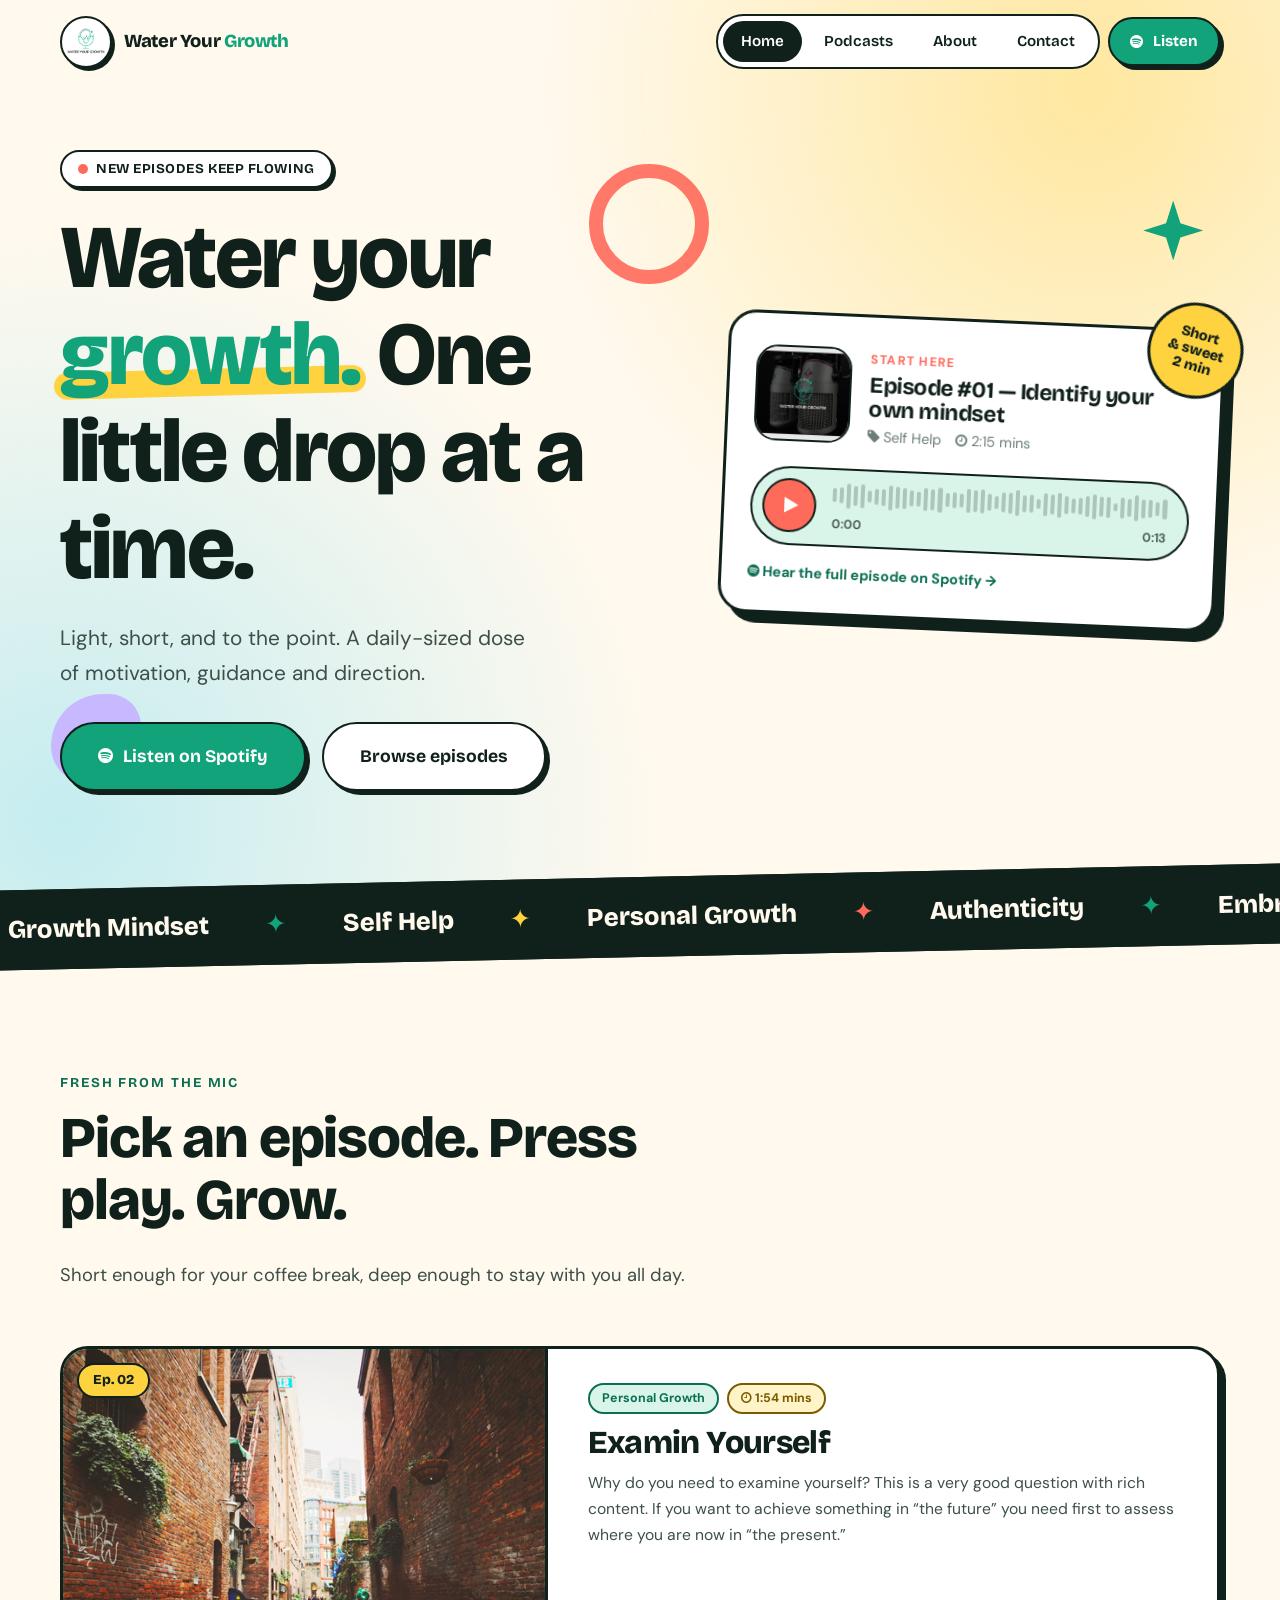
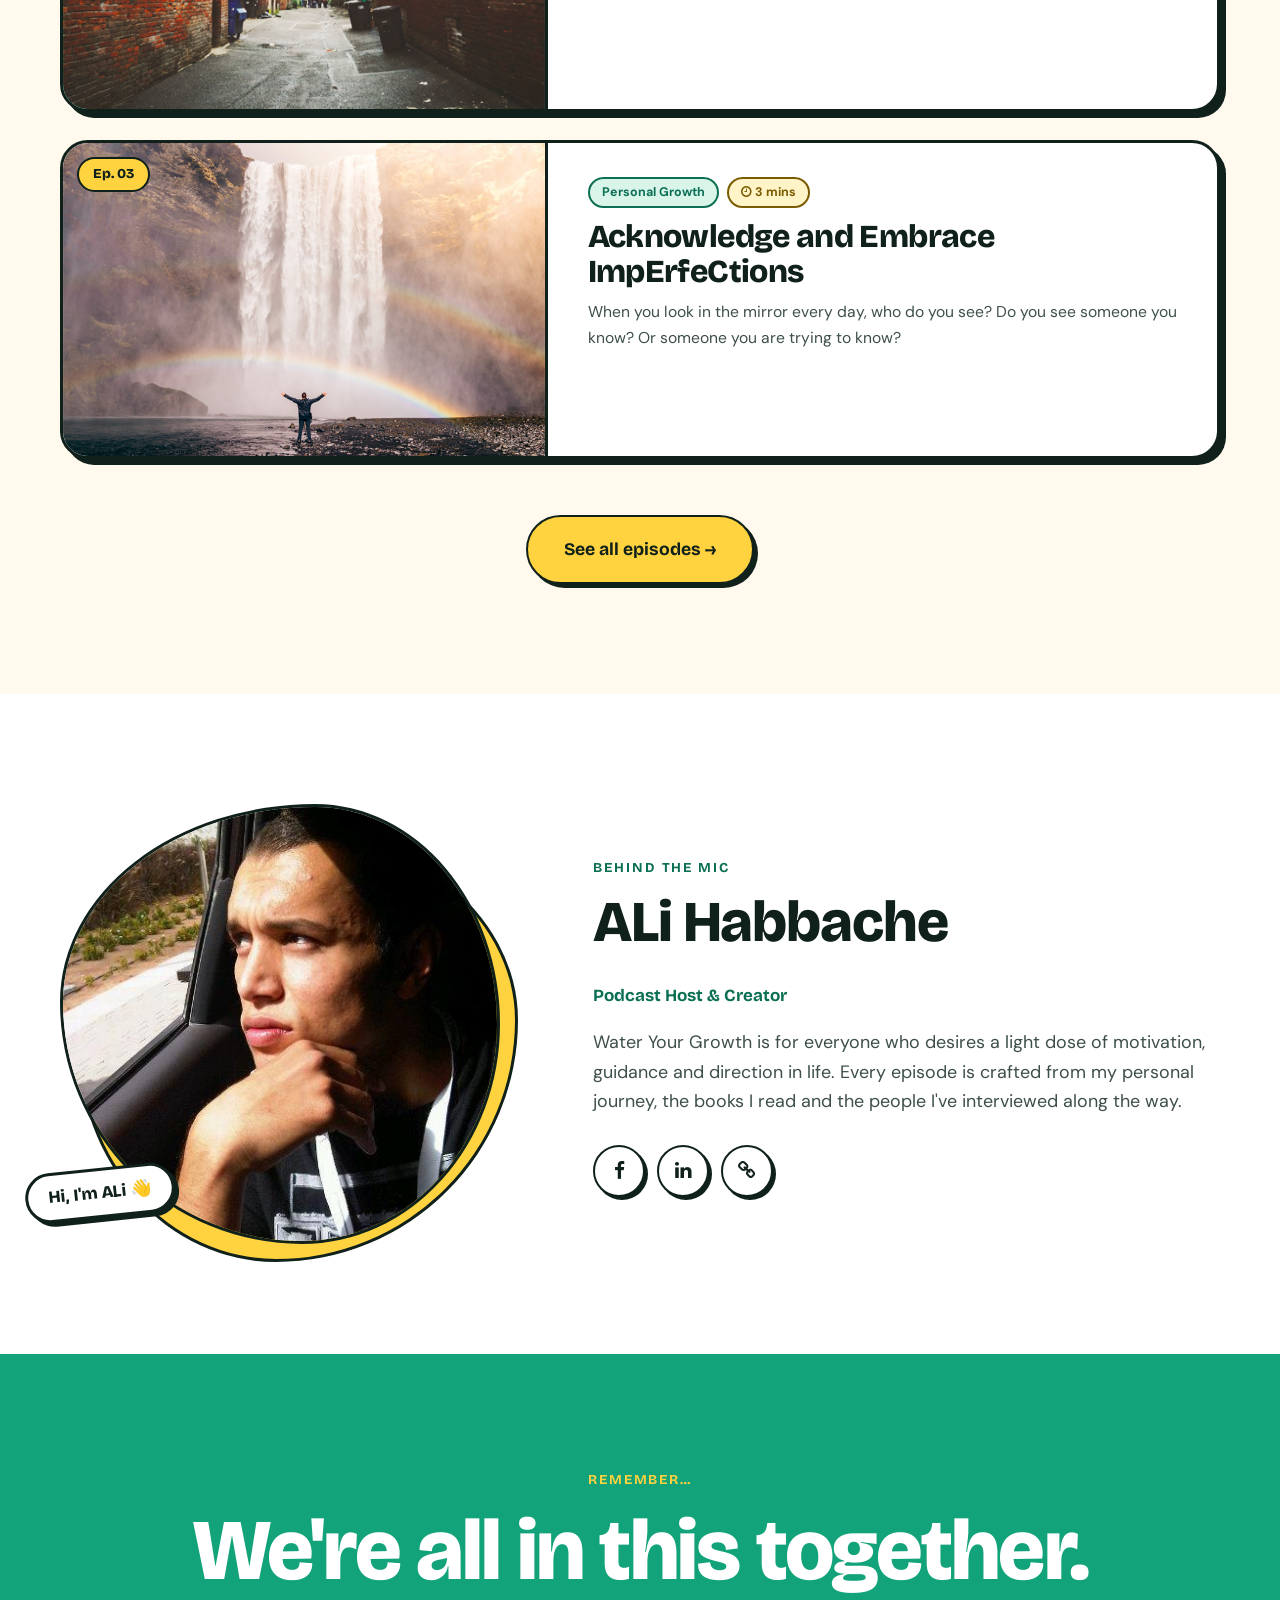
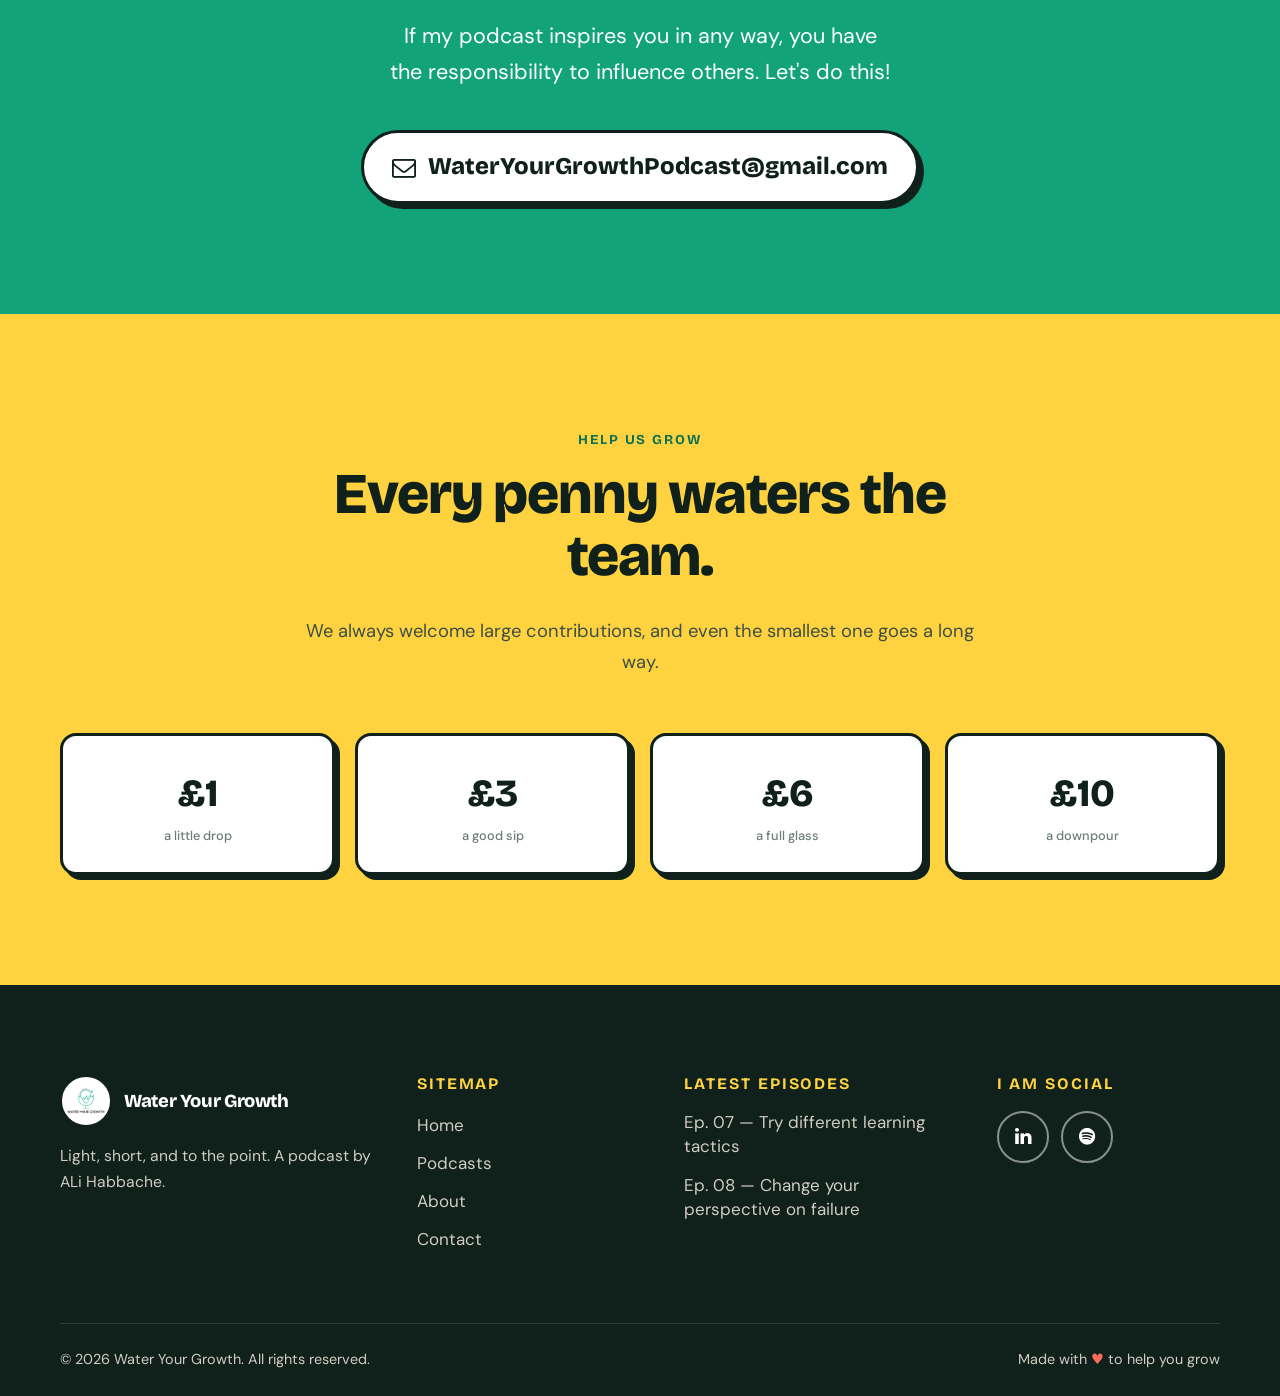
==== index.html @ 70b051cb "Initial commit: Water Your Growth podcast site" ====
<!DOCTYPE html>
<html lang="en">
<head>
	<meta charset="utf-8" />
	<meta name="viewport" content="width=device-width, initial-scale=1" />
	<title>Water Your Growth — A podcast for your personal growth</title>
	<meta name="description" content="Every episode is light, short, and to the point. A podcast by ALi Habbache for a light dose of motivation, guidance and direction in life." />
	<meta name="keywords" content="Water Your Growth, Growth Mindset, Self Help, Personal Development, Personal Growth, educational, ALi Habbache" />
	<meta name="author" content="ALi Habbache" />
	<meta name="robots" content="index, follow" />
	<meta name="theme-color" content="#fff9ee" />

	<meta property="og:locale" content="en" />
	<meta property="og:type" content="website" />
	<meta property="og:title" content="Water Your Growth Podcast" />
	<meta property="og:description" content="Light, short, and to the point. A podcast for your personal growth." />
	<meta property="og:url" content="https://www.wateryourgrowth.com" />
	<meta property="og:site_name" content="Water Your Growth Podcast" />
	<meta property="og:image" content="https://www.wateryourgrowth.com/assets/img/podcast-hero.jpg" />

	<link rel="icon" href="assets/img/favicon.png" />
	<link rel="preconnect" href="https://fonts.googleapis.com" />
	<link rel="preconnect" href="https://fonts.gstatic.com" crossorigin />
	<link href="https://fonts.googleapis.com/css2?family=Bricolage+Grotesque:opsz,wght@12..96,500;12..96,700;12..96,800&family=DM+Sans:wght@400;500;700&display=swap" rel="stylesheet" />
	<link href="https://maxcdn.bootstrapcdn.com/font-awesome/4.5.0/css/font-awesome.min.css" rel="stylesheet" />
	<link href="assets/css/modern.css" rel="stylesheet" />
</head>
<body>
	<a class="skip-link" href="#main">Skip to content</a>

	<header class="site-header">
		<div class="container">
			<a class="brand" href="index.html" aria-label="Water Your Growth — home">
				<span class="brand-badge"><img src="assets/img/logo.png" alt="" /></span>
				<span class="brand-text">Water Your <span>Growth</span></span>
			</a>
			<nav class="nav" aria-label="Main">
				<ul class="nav-links" id="nav-links">
					<li><a href="index.html" class="active" aria-current="page">Home</a></li>
					<li><a href="podcasts.html">Podcasts</a></li>
					<li><a href="about-us.html">About</a></li>
					<li><a href="contact.html">Contact</a></li>
				</ul>
				<a class="btn nav-cta" href="https://open.spotify.com/show/0UwgAOFIvu4CjE8tp0j9Gi?si=_KRq0kqVR7CDPqPMtefZrg" target="_blank" rel="noopener"><i class="fa fa-spotify"></i> Listen</a>
				<button class="nav-toggle" aria-label="Toggle menu" aria-expanded="false" aria-controls="nav-links"><span></span></button>
			</nav>
		</div>
	</header>

	<main id="main">

		<!-- HERO -->
		<section class="hero">
			<span class="shape shape-ring" aria-hidden="true"></span>
			<span class="shape shape-blob" aria-hidden="true"></span>
			<span class="shape shape-star" aria-hidden="true"></span>
			<div class="container hero-grid">
				<div>
					<span class="pill"><span class="dot"></span> New episodes keep flowing</span>
					<h1>Water your <span class="hl">growth.</span> One little drop at a time.</h1>
					<p class="hero-lead">Light, short, and to the point. A daily-sized dose of motivation, guidance and direction.</p>
					<div class="hero-actions">
						<a class="btn btn-green btn-lg" href="https://open.spotify.com/show/0UwgAOFIvu4CjE8tp0j9Gi?si=_KRq0kqVR7CDPqPMtefZrg" target="_blank" rel="noopener"><i class="fa fa-spotify"></i> Listen on Spotify</a>
						<a class="btn btn-white btn-lg" href="#episodes">Browse episodes</a>
					</div>
				</div>

				<div class="now-playing">
					<div class="sticker" aria-hidden="true">Short<br>&amp; sweet<br>2 min</div>
					<div class="np-card">
						<div class="np-top">
							<div class="np-art"><img src="assets/img/podcast-hero.jpg" alt="Two studio microphones with the Water Your Growth logo" /></div>
							<div>
								<span class="np-label">Start here</span>
								<h2 class="np-title">Episode #01 — Identify your own mindset</h2>
								<div class="np-meta"><span><i class="fa fa-tag"></i> Self Help</span><span><i class="fa fa-clock-o"></i> 2:15 mins</span></div>
							</div>
						</div>
						<div class="player">
							<button class="player-btn" type="button" aria-label="Play episode preview"><i class="fa fa-play"></i></button>
							<div class="player-main">
								<div class="wave" aria-hidden="true"></div>
								<div class="player-time"><span class="t-cur">0:00</span><span class="t-dur">0:00</span></div>
							</div>
							<audio preload="metadata" src="assets/audio/emotional.mp3"></audio>
						</div>
						<p style="margin:16px 0 0;font-size:.9rem;"><a href="https://open.spotify.com/episode/3XUxHkICE8mU468zAvEsn5?si=c05c6ad4be2b4b58" target="_blank" rel="noopener" style="font-weight:700;color:var(--green-dark);"><i class="fa fa-spotify"></i> Hear the full episode on Spotify →</a></p>
					</div>
				</div>
			</div>
		</section>

		<!-- MARQUEE -->
		<div class="marquee" aria-hidden="true">
			<div class="marquee-track">
				<span>Growth Mindset</span><span>Self Help</span><span>Personal Growth</span><span>Authenticity</span><span>Embrace Imperfection</span><span>Challenges are opportunities</span>
				<span>Growth Mindset</span><span>Self Help</span><span>Personal Growth</span><span>Authenticity</span><span>Embrace Imperfection</span><span>Challenges are opportunities</span>
			</div>
		</div>

		<!-- EPISODES -->
		<section id="episodes" class="section">
			<div class="container">
				<div class="section-head reveal">
					<span class="eyebrow">Fresh from the mic</span>
					<h2>Pick an episode. Press play. Grow.</h2>
					<p>Short enough for your coffee break, deep enough to stay with you all day.</p>
				</div>

				<div class="ep-list">
					<article class="ep-card wide reveal" style="--tilt:-.4deg">
						<div class="ep-art">
							<span class="ep-num">Ep. 02</span>
							<img src="assets/img/cards/podcast-full-thumb.jpg" alt="" loading="lazy" />
							<span class="ep-play" aria-hidden="true"><i class="fa fa-play"></i></span>
						</div>
						<div class="ep-body">
							<div class="ep-tags"><span class="tag">Personal Growth</span><span class="tag tag-time"><i class="fa fa-clock-o"></i> 1:54 mins</span></div>
							<h3><a href="https://open.spotify.com/episode/7ftjHag3jpCCGaOYVAvidT?si=9406cf4c490448e0" target="_blank" rel="noopener">Examin Yourself</a></h3>
							<p>Why do you need to examine yourself? This is a very good question with rich content. If you want to achieve something in “the future” you need first to assess where you are now in “the present.”</p>
						</div>
					</article>

					<article class="ep-card wide reveal" style="--tilt:.4deg">
						<div class="ep-art">
							<span class="ep-num">Ep. 03</span>
							<img src="assets/img/cards/podcast-boxed-thumb3.jpg" alt="" loading="lazy" />
							<span class="ep-play" aria-hidden="true"><i class="fa fa-play"></i></span>
						</div>
						<div class="ep-body">
							<div class="ep-tags"><span class="tag">Personal Growth</span><span class="tag tag-time"><i class="fa fa-clock-o"></i> 3 mins</span></div>
							<h3><a href="https://open.spotify.com/episode/3RXbL3HRnrpogyGQNSMWiz?si=4b841dbef6c44a64" target="_blank" rel="noopener">Acknowledge and Embrace ImpErfeCtions</a></h3>
							<p>When you look in the mirror every day, who do you see? Do you see someone you know? Or someone you are trying to know?</p>
						</div>
					</article>
				</div>

				<div class="cta-row reveal">
					<a class="btn btn-lg" href="podcasts.html">See all episodes →</a>
				</div>
			</div>
		</section>

		<!-- HOST -->
		<section id="about" class="section section-white">
			<div class="container host-grid">
				<div class="host-photo reveal">
					<img src="assets/img/team/team-1.jpg" alt="ALi Habbache, host and creator of Water Your Growth" loading="lazy" />
					<span class="host-badge">Hi, I'm ALi 👋</span>
				</div>
				<div class="host-copy reveal" style="--d:.15s">
					<span class="eyebrow">Behind the mic</span>
					<h2>ALi Habbache</h2>
					<span class="role">Podcast Host &amp; Creator</span>
					<p>Water Your Growth is for everyone who desires a light dose of motivation, guidance and direction in life. Every episode is crafted from my personal journey, the books I read and the people I've interviewed along the way.</p>
					<div class="social-row">
						<a class="social-btn" href="https://www.facebook.com/alikhalilhabbache/" target="_blank" rel="noopener" aria-label="Facebook"><i class="fa fa-facebook"></i></a>
						<a class="social-btn" href="https://www.linkedin.com/in/alihabbache" target="_blank" rel="noopener" aria-label="LinkedIn"><i class="fa fa-linkedin"></i></a>
						<a class="social-btn" href="https://www.alihabbache.com" target="_blank" rel="noopener" aria-label="Website"><i class="fa fa-link"></i></a>
					</div>
				</div>
			</div>
		</section>

		<!-- REMEMBER -->
		<section class="section section-green remember">
			<div class="container reveal">
				<span class="eyebrow">Remember…</span>
				<h2>We're all in this together.</h2>
				<p>If my podcast inspires you in any way, you have the responsibility to influence others. Let's do this!</p>
				<a class="mail-link" href="mailto:WaterYourGrowthPodcast@gmail.com"><i class="fa fa-envelope-o"></i> WaterYourGrowthPodcast@gmail.com</a>
			</div>
		</section>

		<!-- DONATE -->
		<section id="donate" class="section section-sun">
			<div class="container center">
				<div class="section-head center reveal">
					<span class="eyebrow">Help us grow</span>
					<h2>Every penny waters the team.</h2>
					<p>We always welcome large contributions, and even the smallest one goes a long way.</p>
				</div>
				<div class="donate-grid reveal">
					<a class="donate-amt" href="https://www.paypal.com/paypalme/wateryourgrowth" target="_blank" rel="noopener">£1<small>a little drop</small></a>
					<a class="donate-amt" href="https://www.paypal.com/paypalme/wateryourgrowth" target="_blank" rel="noopener">£3<small>a good sip</small></a>
					<a class="donate-amt" href="https://www.paypal.com/paypalme/wateryourgrowth" target="_blank" rel="noopener">£6<small>a full glass</small></a>
					<a class="donate-amt" href="https://www.paypal.com/paypalme/wateryourgrowth" target="_blank" rel="noopener">£10<small>a downpour</small></a>
				</div>
			</div>
		</section>

	</main>

	<footer class="site-footer">
		<div class="container">
			<div class="footer-grid">
				<div class="footer-brand">
					<a class="brand" href="index.html"><span class="brand-badge"><img src="assets/img/logo.png" alt="" /></span><span class="brand-text">Water Your Growth</span></a>
					<p>Light, short, and to the point. A podcast by ALi Habbache.</p>
				</div>
				<div>
					<h4>Sitemap</h4>
					<ul class="footer-list">
						<li><a href="index.html">Home</a></li>
						<li><a href="podcasts.html">Podcasts</a></li>
						<li><a href="about-us.html">About</a></li>
						<li><a href="contact.html">Contact</a></li>
					</ul>
				</div>
				<div>
					<h4>Latest episodes</h4>
					<ul class="footer-eps">
						<li><a href="https://open.spotify.com/episode/5V1z5bCGOxOTAQ2JnmDpN2?si=38253fa31ca4441c" target="_blank" rel="noopener">Ep. 07 — Try different learning tactics</a></li>
						<li><a href="https://open.spotify.com/episode/5ooJucrFzeTPk5b1ufOdjo?si=1058794a7d9c4941" target="_blank" rel="noopener">Ep. 08 — Change your perspective on failure</a></li>
					</ul>
				</div>
				<div>
					<h4>I am social</h4>
					<div class="social-row" style="margin-top:0">
						<a class="social-btn" href="https://www.linkedin.com/company/wateryourgrowth/" target="_blank" rel="noopener" aria-label="LinkedIn"><i class="fa fa-linkedin"></i></a>
						<a class="social-btn" href="https://open.spotify.com/show/0UwgAOFIvu4CjE8tp0j9Gi?si=_KRq0kqVR7CDPqPMtefZrg" target="_blank" rel="noopener" aria-label="Spotify"><i class="fa fa-spotify"></i></a>
					</div>
				</div>
			</div>
			<div class="footer-bar">
				<span>© <span class="year">2022</span> Water Your Growth. All rights reserved.</span>
				<span>Made with <span class="heart">♥</span> to help you grow</span>
			</div>
		</div>
	</footer>

	<script src="assets/js/modern.js"></script>
</body>
</html>
---- assets/css/modern.css ----
/* ==========================================================================
   WATER YOUR GROWTH — Modern design system
   ========================================================================== */

:root {
	--green: #12a37a;
	--green-dark: #0b6f53;
	--green-soft: #d9f5ea;
	--ink: #10201b;
	--ink-soft: #3d4f48;
	--muted: #6b7d76;
	--cream: #fff9ee;
	--paper: #ffffff;
	--sun: #ffd23f;
	--coral: #ff6b5b;
	--sky: #8be0f2;
	--lilac: #c7b8ff;
	--radius: 28px;
	--radius-sm: 16px;
	--shadow: 0 18px 40px -18px rgba(16, 32, 27, .35);
	--shadow-pop: 6px 6px 0 var(--ink);
	--font-head: 'Bricolage Grotesque', 'Segoe UI', system-ui, sans-serif;
	--font-body: 'DM Sans', 'Segoe UI', system-ui, sans-serif;
	--ease: cubic-bezier(.2, .8, .2, 1);
}

*, *::before, *::after { box-sizing: border-box; }

html { scroll-behavior: smooth; overflow-x: clip; }

body {
	margin: 0;
	font-family: var(--font-body);
	font-size: 17px;
	line-height: 1.65;
	color: var(--ink);
	background: var(--cream);
	-webkit-font-smoothing: antialiased;
	overflow-x: hidden;
}

img { max-width: 100%; display: block; }
a { color: inherit; text-decoration: none; }
ul { list-style: none; margin: 0; padding: 0; }
h1, h2, h3, h4 { font-family: var(--font-head); line-height: 1.08; margin: 0 0 .5em; letter-spacing: -.02em; }
p { margin: 0 0 1em; }

:focus-visible { outline: 3px solid var(--coral); outline-offset: 3px; border-radius: 8px; }

.container { width: min(1160px, 92%); margin-inline: auto; }
.center { text-align: center; }
.sr-only { position: absolute; width: 1px; height: 1px; overflow: hidden; clip: rect(0 0 0 0); white-space: nowrap; }

.skip-link {
	position: absolute; left: 12px; top: -60px; z-index: 200;
	background: var(--ink); color: #fff; padding: 10px 18px; border-radius: 99px;
	transition: top .2s;
}
.skip-link:focus { top: 12px; }

/* ---------- Buttons ---------- */
.btn {
	display: inline-flex; align-items: center; justify-content: center; gap: 10px;
	font-family: var(--font-head); font-weight: 700; font-size: 1rem;
	padding: 14px 28px; border-radius: 99px;
	border: 2.5px solid var(--ink); background: var(--sun); color: var(--ink);
	box-shadow: 4px 4px 0 var(--ink);
	cursor: pointer;
	transition: transform .2s var(--ease), box-shadow .2s var(--ease), background .2s;
}
.btn:hover { transform: translate(-2px, -2px); box-shadow: 6px 6px 0 var(--ink); }
.btn:active { transform: translate(3px, 3px); box-shadow: 1px 1px 0 var(--ink); }
.btn-green { background: var(--green); color: #fff; }
.btn-coral { background: var(--coral); color: #fff; }
.btn-white { background: #fff; }
.btn-ghost { background: transparent; box-shadow: none; }
.btn-ghost:hover { background: var(--ink); color: #fff; box-shadow: none; transform: none; }
.btn-lg { padding: 18px 36px; font-size: 1.1rem; }
.btn-block { width: 100%; }

/* ---------- Header ---------- */
.site-header {
	position: fixed; inset: 0 0 auto 0; z-index: 100;
	padding: 14px 0;
	transition: padding .3s var(--ease), background .3s, box-shadow .3s;
}
.site-header.scrolled {
	padding: 8px 0;
	background: rgba(255, 249, 238, .85);
	-webkit-backdrop-filter: blur(14px); backdrop-filter: blur(14px);
	box-shadow: 0 1px 0 rgba(16, 32, 27, .08);
}
.site-header .container { display: flex; align-items: center; justify-content: space-between; gap: 20px; }

.brand { display: flex; align-items: center; gap: 12px; font-family: var(--font-head); font-weight: 800; font-size: 1.15rem; letter-spacing: -.02em; }
.brand-badge {
	width: 52px; height: 52px; border-radius: 50%; background: #fff; border: 2.5px solid var(--ink);
	display: grid; place-items: center; overflow: hidden; box-shadow: 3px 3px 0 var(--ink);
	transition: transform .4s var(--ease);
}
.brand:hover .brand-badge { transform: rotate(-12deg) scale(1.06); }
.brand-badge img { width: 40px; height: 40px; object-fit: contain; }
.brand-text span { color: var(--green); }

.nav { display: flex; align-items: center; gap: 8px; }
.nav-links { display: flex; gap: 4px; background: #fff; border: 2.5px solid var(--ink); border-radius: 99px; padding: 5px; }
.nav-links a {
	display: block; padding: 8px 18px; border-radius: 99px;
	font-family: var(--font-head); font-weight: 600; font-size: .95rem;
	transition: background .2s, color .2s;
}
.nav-links a:hover { background: var(--green-soft); }
.nav-links a.active { background: var(--ink); color: #fff; }

.nav-cta { display: inline-flex; padding: 10px 20px; font-size: .95rem; background: var(--green); color: #fff; }

.nav-toggle {
	display: none; width: 48px; height: 48px; border-radius: 50%;
	border: 2.5px solid var(--ink); background: var(--sun); cursor: pointer;
	box-shadow: 3px 3px 0 var(--ink); position: relative;
}
.nav-toggle span, .nav-toggle span::before, .nav-toggle span::after {
	content: ''; position: absolute; left: 50%; top: 50%; width: 20px; height: 2.5px; background: var(--ink);
	transform: translate(-50%, -50%); transition: transform .3s var(--ease), background .2s;
}
.nav-toggle span::before { transform: translate(-50%, -7px); }
.nav-toggle span::after { transform: translate(-50%, 5px); }
.nav-toggle[aria-expanded="true"] span { background: transparent; }
.nav-toggle[aria-expanded="true"] span::before { transform: translate(-50%, -50%) rotate(45deg); }
.nav-toggle[aria-expanded="true"] span::after { transform: translate(-50%, -50%) rotate(-45deg); }

/* ---------- Hero ---------- */
.hero {
	position: relative; padding: 150px 0 120px; overflow: hidden;
	background:
		radial-gradient(circle at 85% 10%, rgba(255, 210, 63, .45), transparent 40%),
		radial-gradient(circle at 5% 90%, rgba(139, 224, 242, .5), transparent 40%),
		var(--cream);
}
.hero-grid { display: grid; grid-template-columns: minmax(0, 1.1fr) minmax(0, .9fr); gap: 56px; align-items: center; position: relative; z-index: 2; }

.pill {
	display: inline-flex; align-items: center; gap: 8px;
	background: #fff; border: 2.5px solid var(--ink); border-radius: 99px;
	padding: 6px 16px; font-family: var(--font-head); font-weight: 700; font-size: .85rem;
	letter-spacing: .04em; text-transform: uppercase; margin-bottom: 22px;
	box-shadow: 3px 3px 0 var(--ink);
}
.pill .dot { width: 10px; height: 10px; border-radius: 50%; background: var(--coral); animation: pulse 1.6s infinite; }

.hero h1 { font-size: clamp(2.4rem, 7vw, 5.6rem); font-weight: 800; margin-bottom: 24px; }
.hero h1 .hl { position: relative; display: inline-block; color: var(--green); z-index: 0; }
.hero h1 .hl::after {
	content: ''; position: absolute; left: -2%; right: -2%; bottom: 4%; height: 28%;
	background: var(--sun); z-index: -1; border-radius: 99px; transform: rotate(-1.5deg);
	transform-origin: left; animation: draw 1s .5s var(--ease) both;
}
.hero-lead { font-size: 1.3rem; color: var(--ink-soft); max-width: 34ch; margin-bottom: 32px; }
.hero-actions { display: flex; flex-wrap: wrap; gap: 16px; }

/* floating shapes */
.shape { position: absolute; z-index: 1; pointer-events: none; }
.shape-ring { width: 120px; height: 120px; border: 14px solid var(--coral); border-radius: 50%; top: 18%; left: 46%; opacity: .9; animation: float 7s ease-in-out infinite; }
.shape-blob { width: 90px; height: 90px; background: var(--lilac); border-radius: 62% 38% 55% 45%; bottom: 14%; left: 4%; animation: float 9s ease-in-out infinite reverse, morph 8s ease-in-out infinite; }
.shape-star { width: 60px; height: 60px; background: var(--green); clip-path: polygon(50% 0, 62% 38%, 100% 50%, 62% 62%, 50% 100%, 38% 62%, 0 50%, 38% 38%); top: 22%; right: 6%; animation: spin 14s linear infinite; }

/* Now playing card */
.now-playing { position: relative; transform: rotate(2.5deg); transition: transform .5s var(--ease); }
.now-playing:hover { transform: rotate(0); }
.np-card {
	background: #fff; border: 3px solid var(--ink); border-radius: var(--radius);
	padding: 26px; box-shadow: 10px 10px 0 var(--ink);
}
.np-top { display: flex; align-items: center; gap: 18px; margin-bottom: 20px; }
.np-art {
	flex: none; width: 96px; height: 96px; border-radius: 22px; overflow: hidden;
	border: 2.5px solid var(--ink); background: var(--green);
}
.np-art img { width: 100%; height: 100%; object-fit: cover; }
.np-label { font-size: .78rem; font-weight: 700; letter-spacing: .1em; text-transform: uppercase; color: var(--coral); }
.np-title { font-size: 1.4rem; margin: 2px 0 4px; }
.np-meta { font-size: .9rem; color: var(--muted); display: flex; gap: 14px; flex-wrap: wrap; }
.sticker {
	position: absolute; top: -26px; right: -18px; z-index: 3;
	width: 96px; height: 96px; border-radius: 50%; background: var(--sun); border: 3px solid var(--ink);
	display: grid; place-items: center; text-align: center;
	font-family: var(--font-head); font-weight: 800; font-size: .9rem; line-height: 1.1;
	transform: rotate(14deg); animation: wobble 4s ease-in-out infinite;
}

/* ---------- Audio player ---------- */
.player { display: flex; align-items: center; gap: 16px; background: var(--green-soft); border: 2.5px solid var(--ink); border-radius: 99px; padding: 10px 20px 10px 10px; }
.player-btn {
	flex: none; width: 54px; height: 54px; border-radius: 50%; border: 2.5px solid var(--ink);
	background: var(--coral); color: #fff; cursor: pointer; font-size: 1.1rem;
	display: grid; place-items: center; transition: transform .2s var(--ease);
}
.player-btn:hover { transform: scale(1.08); }
.player-btn .fa-play { margin-left: 3px; }
.player-main { flex: 1; min-width: 0; }
.wave { display: flex; align-items: center; gap: 3px; height: 30px; margin-bottom: 4px; cursor: pointer; }
.wave i {
	flex: 1; min-width: 2px; border-radius: 3px; background: rgba(16, 32, 27, .22); height: var(--h, 40%);
	transform-origin: center; transition: background .2s;
}
.wave i.on { background: var(--green-dark); }
.player.playing .wave i { animation: bar 0.9s ease-in-out infinite; animation-delay: calc(var(--i) * -.07s); }
.player-time { font-size: .78rem; font-weight: 600; color: var(--ink-soft); display: flex; justify-content: space-between; font-variant-numeric: tabular-nums; }

/* ---------- Marquee ---------- */
.marquee { background: var(--ink); color: var(--cream); border-block: 3px solid var(--ink); overflow: hidden; transform: rotate(-1.2deg); margin: -34px -20px 0; position: relative; z-index: 5; }
.marquee-track { display: flex; width: max-content; animation: marquee 28s linear infinite; }
.marquee:hover .marquee-track { animation-play-state: paused; }
.marquee-track span {
	font-family: var(--font-head); font-weight: 800; font-size: 1.6rem; padding: 16px 28px; white-space: nowrap;
	display: inline-flex; align-items: center; gap: 56px;
}
.marquee-track span::after { content: '\2726'; color: var(--sun); }
.marquee-track span:nth-child(3n)::after { color: var(--coral); }
.marquee-track span:nth-child(3n+1)::after { color: var(--green); }

/* ---------- Sections ---------- */
.section { padding: 110px 0; position: relative; }
.section-white { background: #fff; }
.section-green { background: var(--green); color: #fff; }
.section-ink { background: var(--ink); color: var(--cream); }
.section-sun { background: var(--sun); }

.section-head { max-width: 700px; margin-bottom: 56px; }
.section-head.center { margin-inline: auto; }
.eyebrow {
	display: inline-block; font-family: var(--font-head); font-weight: 700; font-size: .85rem;
	letter-spacing: .14em; text-transform: uppercase; color: var(--green-dark);
	margin-bottom: 12px;
}
.section-green .eyebrow, .section-ink .eyebrow { color: var(--sun); }
.section-head h2 { font-size: clamp(2.2rem, 5vw, 3.6rem); font-weight: 800; }
.section-head p { font-size: 1.15rem; color: var(--ink-soft); }
.section-green .section-head p, .section-ink .section-head p { color: rgba(255, 255, 255, .85); }

/* ---------- Episode cards ---------- */
.ep-list { display: grid; gap: 28px; }
.ep-grid { display: grid; grid-template-columns: repeat(auto-fill, minmax(320px, 1fr)); gap: 28px; }

.ep-card {
	--tilt: 0deg;
	display: flex; flex-direction: column;
	background: #fff; border: 3px solid var(--ink); border-radius: var(--radius); overflow: hidden;
	box-shadow: var(--shadow-pop);
	transition: transform .35s var(--ease), box-shadow .35s var(--ease);
}
.ep-card:hover { transform: translate(-4px, -4px) rotate(var(--tilt)); box-shadow: 10px 10px 0 var(--ink); }
.ep-art { position: relative; aspect-ratio: 16 / 10; overflow: hidden; border-bottom: 3px solid var(--ink); background: var(--green); }
.ep-art img { width: 100%; height: 100%; object-fit: cover; transition: transform .6s var(--ease); }
.ep-card:hover .ep-art img { transform: scale(1.08) rotate(1deg); }
.ep-art.no-img { display: grid; place-items: center; font-family: var(--font-head); font-weight: 800; font-size: 6rem; color: rgba(255, 255, 255, .9); }
.ep-art.c1 { background: var(--coral); } .ep-art.c2 { background: var(--lilac); color: var(--ink); }
.ep-num {
	position: absolute; top: 14px; left: 14px; z-index: 2;
	background: var(--sun); border: 2.5px solid var(--ink); border-radius: 99px;
	font-family: var(--font-head); font-weight: 800; font-size: .85rem; padding: 4px 14px;
}
.ep-play {
	position: absolute; right: 16px; bottom: 16px; z-index: 2;
	width: 58px; height: 58px; border-radius: 50%; background: var(--coral); color: #fff;
	border: 2.5px solid var(--ink); display: grid; place-items: center; font-size: 1.1rem;
	transform: scale(0) rotate(-90deg); transition: transform .4s var(--ease);
}
.ep-play .fa { margin-left: 3px; }
.ep-card:hover .ep-play, .ep-card:focus-within .ep-play { transform: scale(1) rotate(0); }

.ep-body { padding: 24px 26px 28px; display: flex; flex-direction: column; flex: 1; }
.ep-tags { display: flex; flex-wrap: wrap; gap: 8px; margin-bottom: 12px; }
.tag {
	font-size: .78rem; font-weight: 700; padding: 3px 12px; border-radius: 99px;
	background: var(--green-soft); color: var(--green-dark); border: 2px solid var(--green-dark);
}
.tag-time { background: #fff4c7; color: #7a5b00; border-color: #7a5b00; }
.ep-body h3 { font-size: 1.45rem; font-weight: 800; margin-bottom: 10px; }
.ep-body h3 a::after { content: ''; position: absolute; inset: 0; }
.ep-card { position: relative; }
.ep-body p { color: var(--ink-soft); font-size: .98rem; flex: 1; }
.ep-date { font-size: .85rem; color: var(--muted); font-weight: 500; }

/* wide variant (featured) */
.ep-card.wide { flex-direction: row; }
.ep-card.wide .ep-art { flex: 0 0 42%; aspect-ratio: auto; border-bottom: 0; border-right: 3px solid var(--ink); min-height: 280px; }
.ep-card.wide .ep-body { justify-content: center; padding: 34px 40px; }
.ep-card.wide h3 { font-size: 2rem; }

.cta-row { display: flex; justify-content: center; margin-top: 56px; }

/* ---------- Filters ---------- */
.filters { display: flex; flex-wrap: wrap; gap: 12px; margin-bottom: 44px; }
.chip {
	font-family: var(--font-head); font-weight: 700; font-size: .95rem; cursor: pointer;
	padding: 9px 22px; border-radius: 99px; border: 2.5px solid var(--ink); background: #fff; color: var(--ink);
	transition: background .2s, transform .2s var(--ease);
}
.chip:hover { transform: translateY(-3px); background: var(--green-soft); }
.chip.active { background: var(--ink); color: #fff; }
.ep-card.hide { display: none; }

/* ---------- About / host ---------- */
.host-grid { display: grid; grid-template-columns: minmax(0, .85fr) minmax(0, 1.15fr); gap: 70px; align-items: center; }
.host-photo { position: relative; max-width: 440px; }
.host-photo::before {
	content: ''; position: absolute; inset: 18px -18px -18px 18px; border-radius: 42% 58% 55% 45% / 50% 45% 55% 50%;
	background: var(--sun); border: 3px solid var(--ink); z-index: 0; animation: morph 9s ease-in-out infinite;
}
.host-photo img {
	position: relative; z-index: 1; width: 100%; aspect-ratio: 1; object-fit: cover; object-position: 60% 30%;
	border: 3px solid var(--ink); border-radius: 58% 42% 45% 55% / 45% 50% 50% 55%;
	animation: morph 9s ease-in-out infinite reverse;
}
.host-badge {
	position: absolute; z-index: 2; bottom: 6%; left: -8%;
	background: #fff; border: 3px solid var(--ink); border-radius: 99px; padding: 8px 20px;
	font-family: var(--font-head); font-weight: 800; box-shadow: 4px 4px 0 var(--ink); transform: rotate(-6deg);
}
.host-copy h2 { font-size: clamp(2.2rem, 5vw, 3.6rem); font-weight: 800; }
.host-copy .role { font-family: var(--font-head); font-weight: 700; color: var(--green-dark); margin-bottom: 18px; display: block; }
.host-copy p { font-size: 1.12rem; color: var(--ink-soft); }

.social-row { display: flex; flex-wrap: wrap; gap: 12px; margin-top: 28px; }
.social-btn {
	width: 52px; height: 52px; border-radius: 50%; border: 2.5px solid var(--ink); background: #fff;
	display: grid; place-items: center; font-size: 1.2rem; box-shadow: 3px 3px 0 var(--ink);
	transition: transform .25s var(--ease), background .2s, color .2s;
}
.social-btn:hover { transform: translateY(-5px) rotate(-8deg); background: var(--green); color: #fff; }

/* ---------- Value cards (about) ---------- */
.values { display: grid; grid-template-columns: repeat(auto-fit, minmax(250px, 1fr)); gap: 26px; }
.value {
	background: #fff; border: 3px solid var(--ink); border-radius: var(--radius); padding: 32px 28px;
	box-shadow: var(--shadow-pop); transition: transform .3s var(--ease);
}
.value:nth-child(1) { transform: rotate(-1.5deg); }
.value:nth-child(2) { transform: rotate(1deg); }
.value:nth-child(3) { transform: rotate(-.8deg); }
.value:hover { transform: rotate(0) translateY(-6px); }
.value-icon {
	width: 64px; height: 64px; border-radius: 20px; border: 2.5px solid var(--ink);
	display: grid; place-items: center; font-size: 1.6rem; margin-bottom: 20px;
}
.value:nth-child(1) .value-icon { background: var(--sun); }
.value:nth-child(2) .value-icon { background: var(--sky); }
.value:nth-child(3) .value-icon { background: var(--lilac); }
.value h3 { font-size: 1.4rem; font-weight: 800; }
.value p { color: var(--ink-soft); margin: 0; font-size: .98rem; }

/* ---------- Remember / quote ---------- */
.remember { text-align: center; }
.remember h2 { font-size: clamp(2.6rem, 7vw, 5.4rem); font-weight: 800; margin-bottom: 22px; }
.remember p { font-size: 1.35rem; max-width: 34ch; margin-inline: auto; }
.mail-link {
	display: inline-flex; align-items: center; gap: 12px; margin-top: 18px; padding: 14px 28px;
	font-family: var(--font-head); font-weight: 800; font-size: clamp(1rem, 2.6vw, 1.5rem);
	background: #fff; color: var(--ink); border: 3px solid var(--ink); border-radius: 99px; box-shadow: 5px 5px 0 var(--ink);
	transition: transform .2s var(--ease), box-shadow .2s var(--ease); max-width: 100%; overflow-wrap: anywhere;
}
.mail-link:hover { transform: translate(-2px, -2px) rotate(-1deg); box-shadow: 8px 8px 0 var(--ink); }

/* ---------- Donate ---------- */
.donate-grid { display: grid; grid-template-columns: repeat(4, minmax(0, 1fr)); gap: 20px; margin-top: 44px; }
.donate-amt {
	font-family: var(--font-head); font-weight: 800; font-size: 2.4rem; text-align: center;
	background: #fff; border: 3px solid var(--ink); border-radius: var(--radius-sm); padding: 26px 10px;
	box-shadow: 5px 5px 0 var(--ink); transition: transform .25s var(--ease), background .2s;
}
.donate-amt:nth-child(2):hover { background: var(--sky); }
.donate-amt:hover { transform: translateY(-8px) rotate(-3deg); background: var(--green-soft); }
.donate-amt:nth-child(even):hover { transform: translateY(-8px) rotate(3deg); }
.donate-amt small { display: block; font-family: var(--font-body); font-size: .8rem; font-weight: 500; color: var(--muted); }

/* ---------- Page hero (inner pages) ---------- */
.page-hero {
	padding: 170px 0 90px; text-align: center; position: relative; overflow: hidden;
	background:
		radial-gradient(circle at 12% 20%, rgba(255, 210, 63, .5), transparent 35%),
		radial-gradient(circle at 90% 80%, rgba(139, 224, 242, .55), transparent 40%),
		var(--cream);
}
.page-hero h1 { font-size: clamp(3rem, 8vw, 6rem); font-weight: 800; position: relative; z-index: 2; margin-bottom: 14px; }
.page-hero p { font-size: 1.3rem; color: var(--ink-soft); max-width: 40ch; margin: 0 auto; position: relative; z-index: 2; }
.crumbs { display: inline-flex; gap: 8px; font-size: .9rem; font-weight: 600; margin-bottom: 20px; color: var(--muted); position: relative; z-index: 2; }
.crumbs a:hover { color: var(--green-dark); text-decoration: underline; }

/* ---------- Contact ---------- */
.contact-grid { display: grid; grid-template-columns: minmax(0, 1fr); max-width: 680px; margin-inline: auto; gap: 50px; align-items: start; }
.contact-cards { display: grid; gap: 22px; }
.c-card {
	display: flex; align-items: center; gap: 20px; background: #fff; border: 3px solid var(--ink);
	border-radius: var(--radius); padding: 22px 26px; box-shadow: var(--shadow-pop);
	transition: transform .3s var(--ease), box-shadow .3s var(--ease);
}
a.c-card:hover { transform: translate(-4px, -4px); box-shadow: 10px 10px 0 var(--ink); }
.c-icon { flex: none; width: 60px; height: 60px; border-radius: 18px; border: 2.5px solid var(--ink); display: grid; place-items: center; font-size: 1.5rem; }
.c-card:nth-child(1) .c-icon { background: var(--sun); }
.c-card:nth-child(2) .c-icon { background: var(--coral); color: #fff; }
.c-card:nth-child(3) .c-icon { background: var(--green); color: #fff; }
.c-card:nth-child(4) .c-icon { background: var(--lilac); }
.c-card h3 { font-size: 1.15rem; margin: 0 0 2px; }
.c-card p { margin: 0; color: var(--muted); font-size: .95rem; word-break: break-word; }

.form-card { background: #fff; border: 3px solid var(--ink); border-radius: var(--radius); padding: 36px; box-shadow: 10px 10px 0 var(--ink); }
.form-card h2 { font-size: 2rem; font-weight: 800; }
.field { margin-bottom: 20px; }
.field label { display: block; font-family: var(--font-head); font-weight: 700; font-size: .95rem; margin-bottom: 6px; }
.field input, .field textarea {
	width: 100%; font: inherit; color: var(--ink); background: var(--cream);
	border: 2.5px solid var(--ink); border-radius: 16px; padding: 14px 18px;
	transition: box-shadow .2s, background .2s;
}
.field input:focus, .field textarea:focus { outline: none; background: #fff; box-shadow: 4px 4px 0 var(--green); }
.field textarea { min-height: 150px; resize: vertical; }
.form-note { font-size: .85rem; color: var(--muted); margin: 14px 0 0; }
.toast {
	position: fixed; left: 50%; bottom: 30px; z-index: 300; transform: translate(-50%, 140px);
	background: var(--ink); color: #fff; padding: 14px 28px; border-radius: 99px; font-weight: 600;
	transition: transform .4s var(--ease); box-shadow: var(--shadow);
}
.toast.show { transform: translate(-50%, 0); }

/* ---------- 404 ---------- */
.error-wrap { min-height: 100vh; display: grid; place-items: center; text-align: center; padding: 140px 0 80px; position: relative; overflow: hidden; background: var(--cream); }
.error-code { font-family: var(--font-head); font-weight: 800; font-size: clamp(7rem, 26vw, 17rem); line-height: .9; letter-spacing: -.06em; display: flex; justify-content: center; align-items: center; gap: .02em; }
.error-code .o {
	display: inline-block; width: .72em; height: .72em; border-radius: 50%; background: var(--green); border: .06em solid var(--ink);
	position: relative; animation: wobble 3s ease-in-out infinite;
}
.error-code .o::after { content: '\2726'; position: absolute; inset: 0; display: grid; place-items: center; font-size: .4em; color: var(--sun); }
.error-wrap h1 { font-size: clamp(1.8rem, 4vw, 2.8rem); font-weight: 800; margin-top: 16px; }
.error-wrap p { color: var(--ink-soft); font-size: 1.2rem; margin-bottom: 30px; }

/* ---------- Footer ---------- */
.site-footer { background: var(--ink); color: rgba(255, 249, 238, .8); padding: 90px 0 0; position: relative; }
.footer-grid { display: grid; grid-template-columns: 1.4fr 1fr 1.2fr 1fr; gap: 44px; padding-bottom: 60px; }
.site-footer h4 { color: var(--sun); font-size: 1rem; text-transform: uppercase; letter-spacing: .12em; margin-bottom: 18px; }
.site-footer a { transition: color .2s, padding-left .2s; }
.site-footer li a:hover { color: var(--sun); padding-left: 6px; }
.footer-list li { margin-bottom: 10px; }
.footer-brand .brand { color: #fff; margin-bottom: 16px; }
.footer-brand p { font-size: .98rem; max-width: 30ch; }
.footer-eps li { margin-bottom: 16px; line-height: 1.4; }
.footer-eps span { display: block; font-size: .82rem; color: rgba(255, 249, 238, .5); }
.site-footer .social-btn { background: transparent; color: #fff; border-color: rgba(255, 255, 255, .5); box-shadow: none; }
.site-footer .social-btn:hover { background: var(--sun); color: var(--ink); border-color: var(--sun); }
.footer-bar { border-top: 1px solid rgba(255, 255, 255, .12); padding: 24px 0; font-size: .9rem; display: flex; justify-content: space-between; flex-wrap: wrap; gap: 10px; }
.footer-bar .heart { color: var(--coral); }

/* ---------- Reveal on scroll ---------- */
.js .reveal { opacity: 0; transform: translateY(40px); transition: opacity .8s var(--ease), transform .8s var(--ease); transition-delay: var(--d, 0s); }
.js .reveal.in { opacity: 1; transform: none; }

/* ---------- Keyframes ---------- */
@keyframes float { 0%, 100% { transform: translateY(0) rotate(0); } 50% { transform: translateY(-24px) rotate(8deg); } }
@keyframes spin { to { transform: rotate(360deg); } }
@keyframes wobble { 0%, 100% { transform: rotate(14deg); } 50% { transform: rotate(4deg) scale(1.06); } }
@keyframes morph { 0%, 100% { border-radius: 58% 42% 45% 55% / 45% 50% 50% 55%; } 50% { border-radius: 42% 58% 55% 45% / 55% 45% 55% 45%; } }
@keyframes pulse { 0% { box-shadow: 0 0 0 0 rgba(255, 107, 91, .7); } 70% { box-shadow: 0 0 0 10px rgba(255, 107, 91, 0); } 100% { box-shadow: 0 0 0 0 rgba(255, 107, 91, 0); } }
@keyframes draw { from { transform: rotate(-1.5deg) scaleX(0); } to { transform: rotate(-1.5deg) scaleX(1); } }
@keyframes bar { 0%, 100% { transform: scaleY(.35); } 50% { transform: scaleY(1.25); } }
@keyframes marquee { to { transform: translateX(-50%); } }

/* ---------- Responsive ---------- */
@media (max-width: 991px) {
	.hero { padding: 130px 0 100px; }
	.hero-grid, .host-grid, .contact-grid { grid-template-columns: minmax(0, 1fr); }
	.hero-grid { gap: 70px; }
	.shape-ring { left: auto; right: 8%; top: 12%; width: 80px; height: 80px; border-width: 10px; }
	.host-photo { margin-inline: auto; }
	.footer-grid { grid-template-columns: repeat(2, minmax(0, 1fr)); }
	.donate-grid { grid-template-columns: repeat(2, minmax(0, 1fr)); }
	.ep-card.wide { flex-direction: column; }
	.ep-card.wide .ep-art { flex: none; aspect-ratio: 16 / 10; min-height: 0; border-right: 0; border-bottom: 3px solid var(--ink); }

	.nav-toggle { display: block; }
	.nav-cta { display: none; }
	.nav-links {
		position: absolute; top: calc(100% + 8px); left: 4%; right: 4%;
		flex-direction: column; border-radius: 28px; padding: 12px; box-shadow: 8px 8px 0 var(--ink);
		opacity: 0; visibility: hidden; transform: translateY(-14px) scale(.97);
		transition: opacity .25s, transform .3s var(--ease), visibility .25s;
	}
	.nav-links.open { opacity: 1; visibility: visible; transform: none; }
	.nav-links a { padding: 14px 20px; font-size: 1.1rem; }
}

@media (max-width: 575px) {
	body { font-size: 16px; }
	.section { padding: 80px 0; }
	.brand-text { display: none; }
	.np-meta { gap: 4px 14px; }
	.shape-star, .shape-ring { opacity: .25; }
	.mail-link { font-size: .95rem; padding: 12px 18px; }
	.np-card { padding: 20px; box-shadow: 6px 6px 0 var(--ink); }
	.np-art { width: 76px; height: 76px; }
	.ep-grid { grid-template-columns: minmax(0, 1fr); }
	.footer-grid { grid-template-columns: minmax(0, 1fr); }
	.form-card { padding: 24px; box-shadow: 6px 6px 0 var(--ink); }
	.sticker { width: 78px; height: 78px; font-size: .75rem; right: -8px; }
	.player { padding-right: 14px; }
}

@media (prefers-reduced-motion: reduce) {
	*, *::before, *::after { animation-duration: .001ms !important; animation-iteration-count: 1 !important; transition-duration: .001ms !important; scroll-behavior: auto !important; }
	.js .reveal { opacity: 1; transform: none; }
}
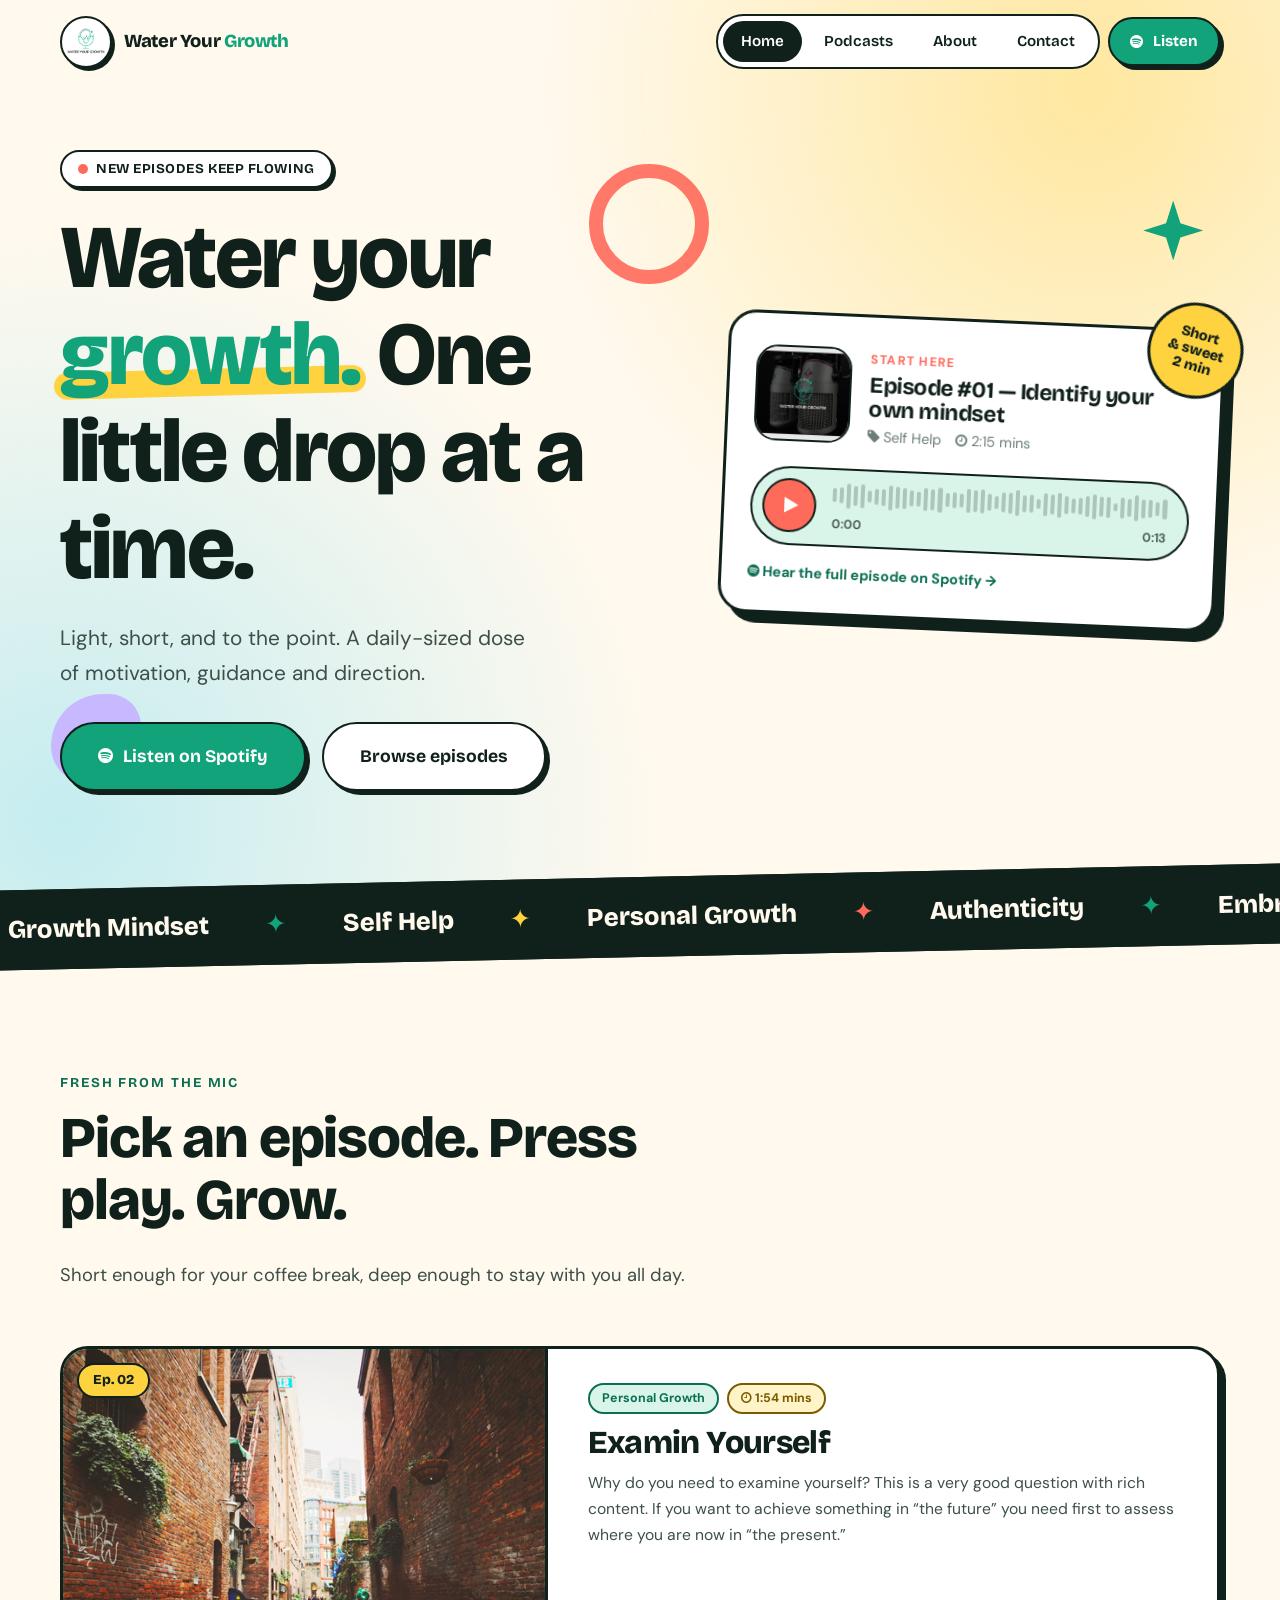
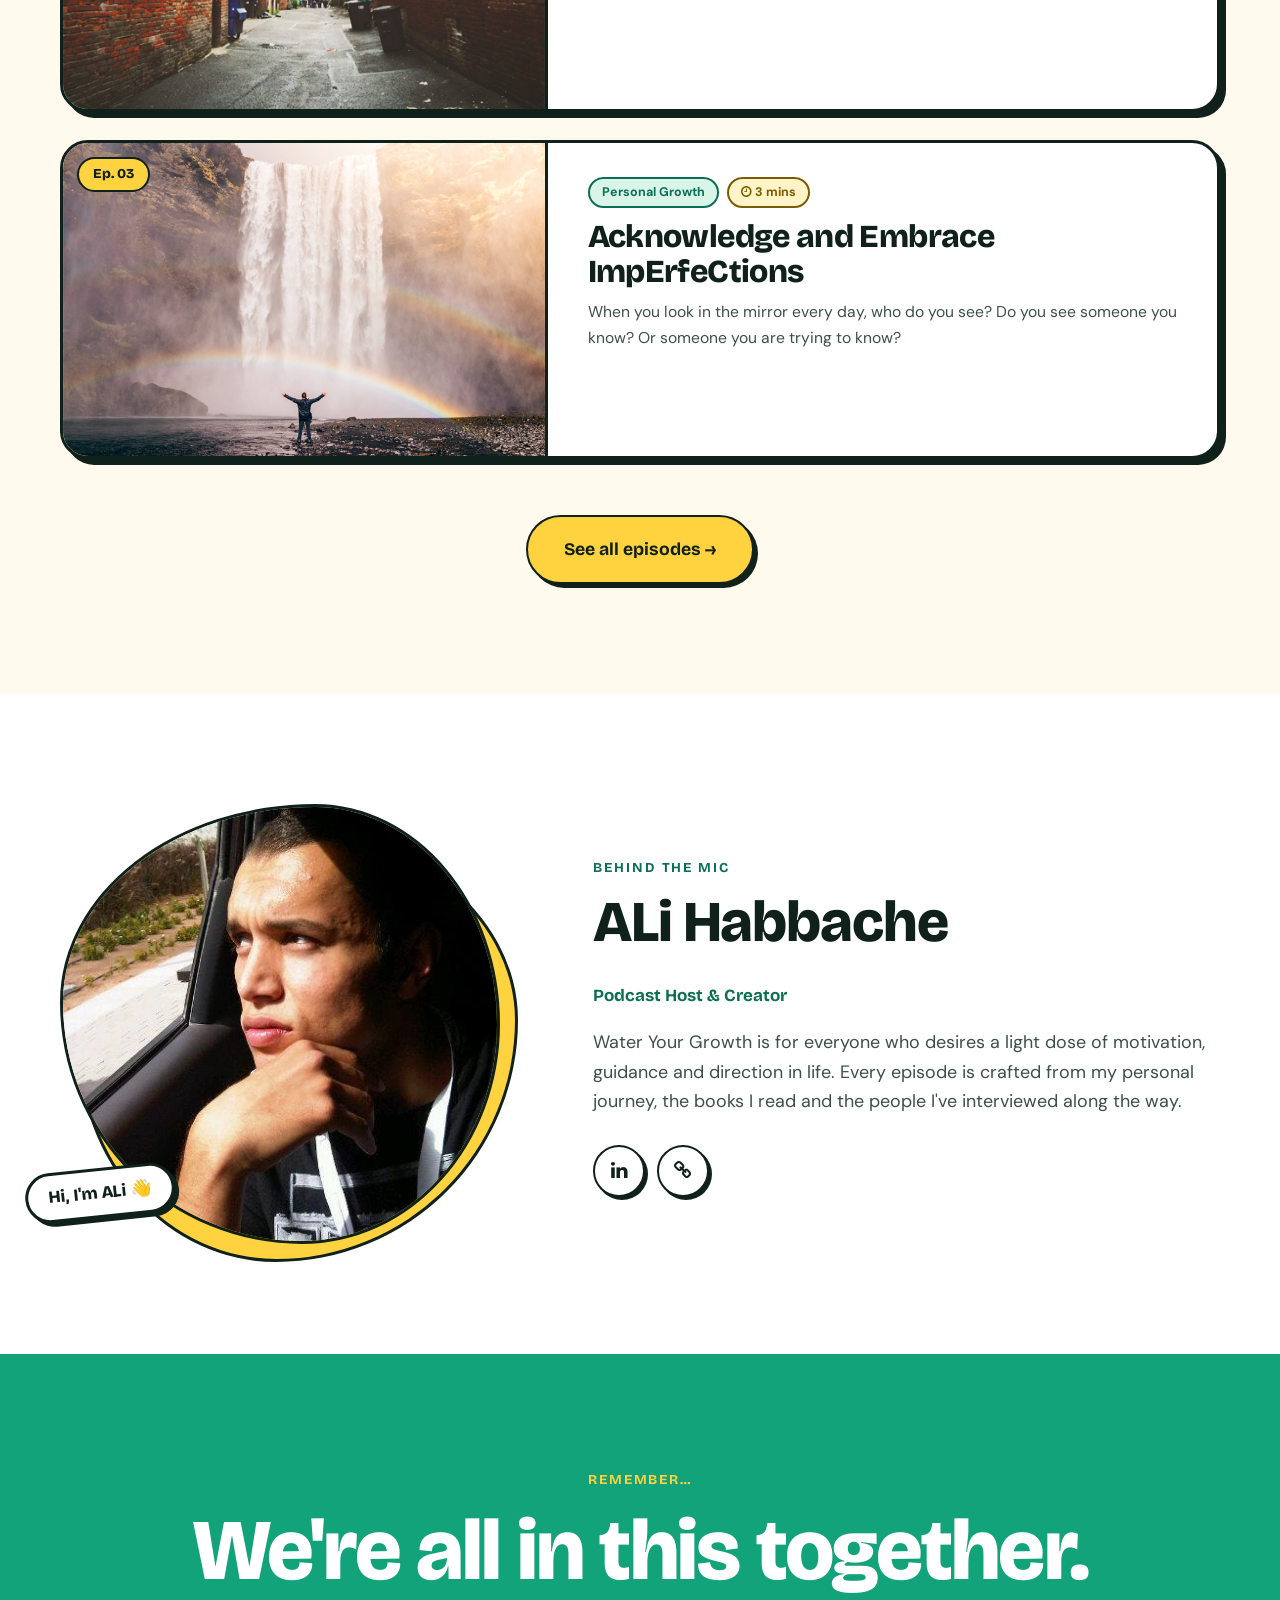
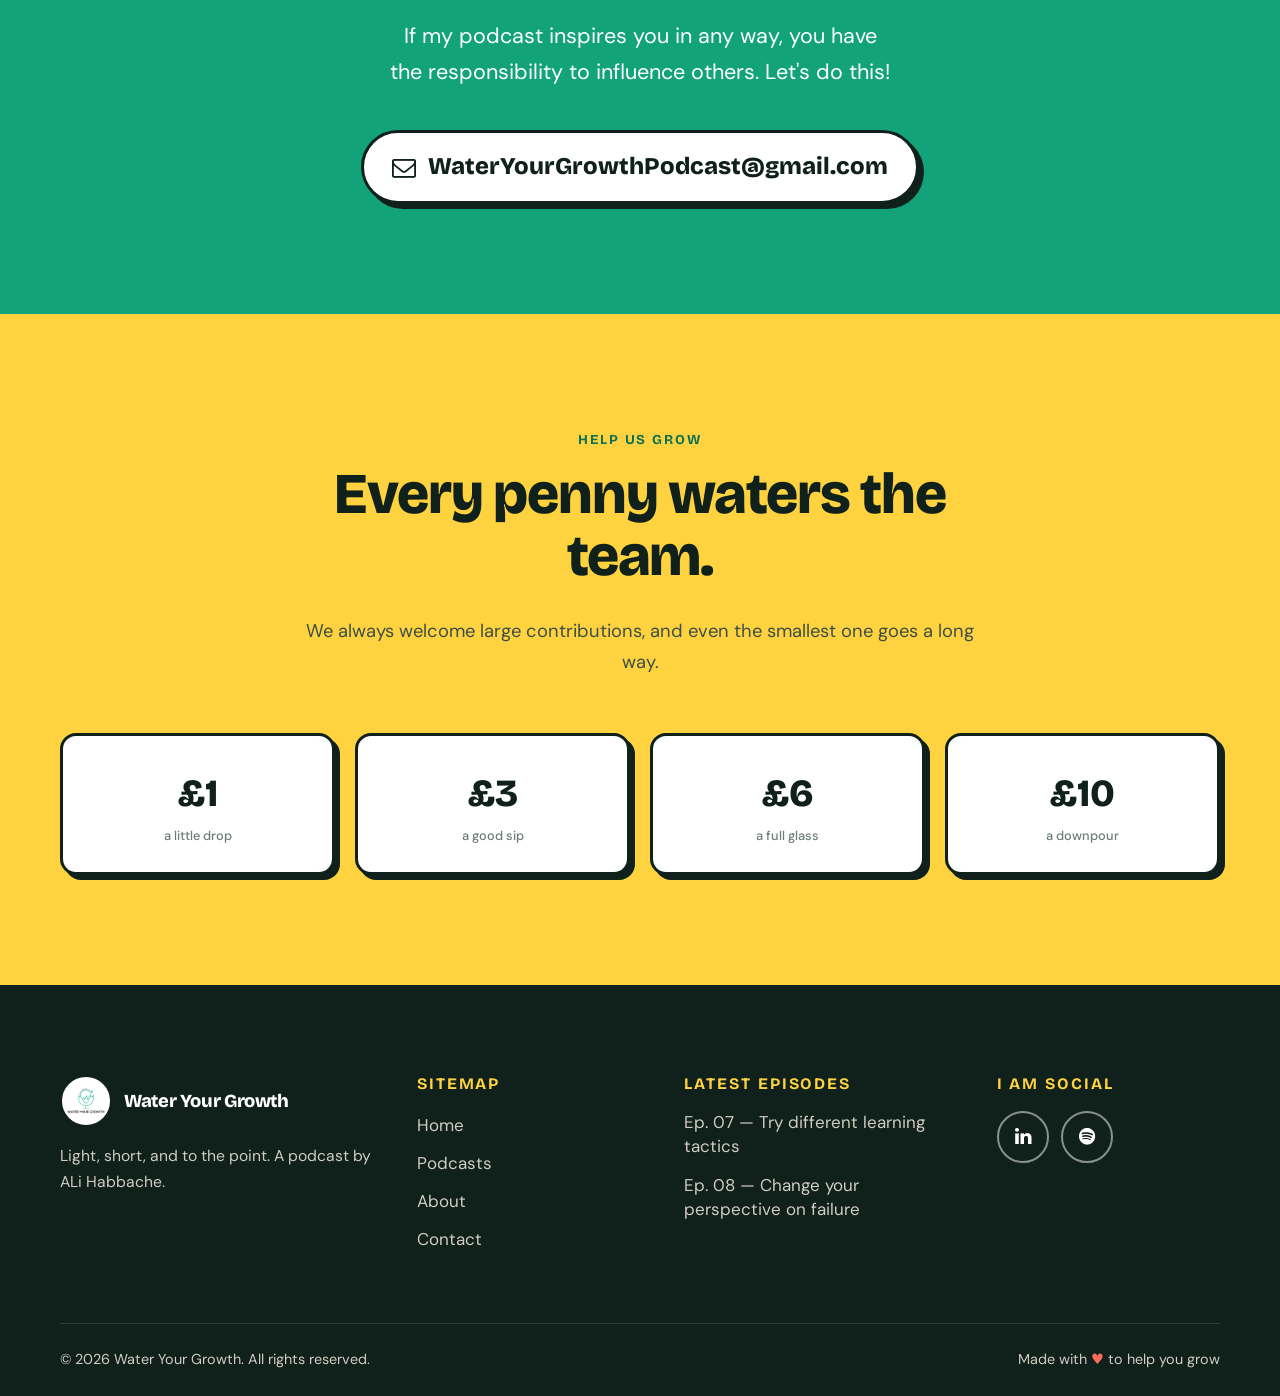
==== commit f499e325: "Initial commit: Water Your Growth podcast site" ====
--- a/index.html
+++ b/index.html
@@ -154,7 +154,6 @@
 					<span class="role">Podcast Host &amp; Creator</span>
 					<p>Water Your Growth is for everyone who desires a light dose of motivation, guidance and direction in life. Every episode is crafted from my personal journey, the books I read and the people I've interviewed along the way.</p>
 					<div class="social-row">
-						<a class="social-btn" href="https://www.facebook.com/alikhalilhabbache/" target="_blank" rel="noopener" aria-label="Facebook"><i class="fa fa-facebook"></i></a>
 						<a class="social-btn" href="https://www.linkedin.com/in/alihabbache" target="_blank" rel="noopener" aria-label="LinkedIn"><i class="fa fa-linkedin"></i></a>
 						<a class="social-btn" href="https://www.alihabbache.com" target="_blank" rel="noopener" aria-label="Website"><i class="fa fa-link"></i></a>
 					</div>
